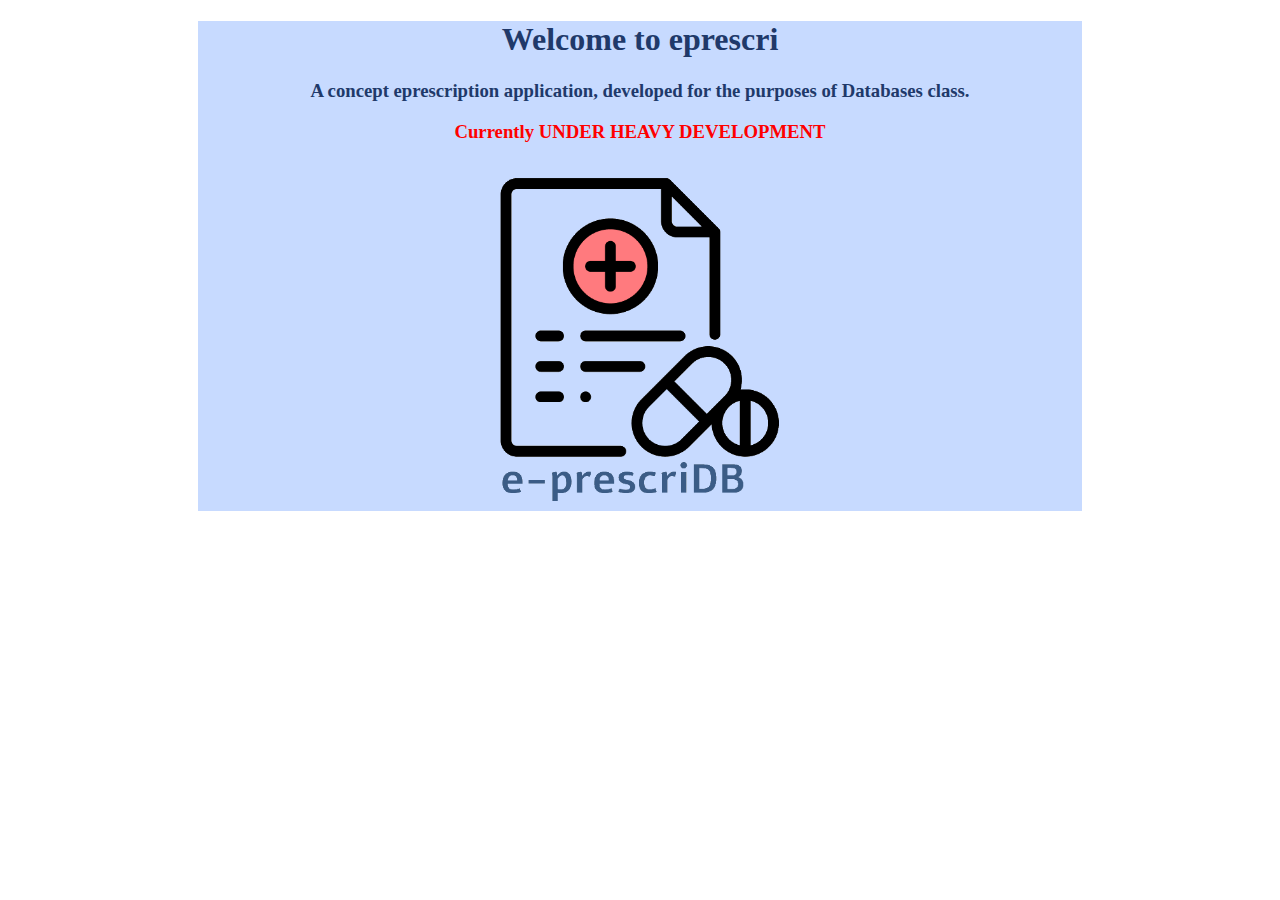
==== index.html @ e7481337 "initial files commit" ====
<!DOCTYPE html PUBLIC "-//W3C//DTD XHTML 1.0 Transitional//EN" "http://www.w3.org/TR/xhtml1/DTD/xhtml1-transitional.dtd">
<html xmlns="http://www.w3.org/1999/xhtml">
<head>

</head>
<body >
  <div style="color:#20396A; text-align:center; background-color: #C7DAFF; margin-right:15%; margin-left:15%; height:auto">
    <h1>Welcome to eprescri </h1>
    <h3>A concept eprescription application, developed for the purposes of Databases class. </h3>
    <h3 style="color:red;">Currently UNDER HEAVY DEVELOPMENT </h3>
    <img src="logo.png" alt="eprescriDB" height="350px">
  <div>
</body>

</html>
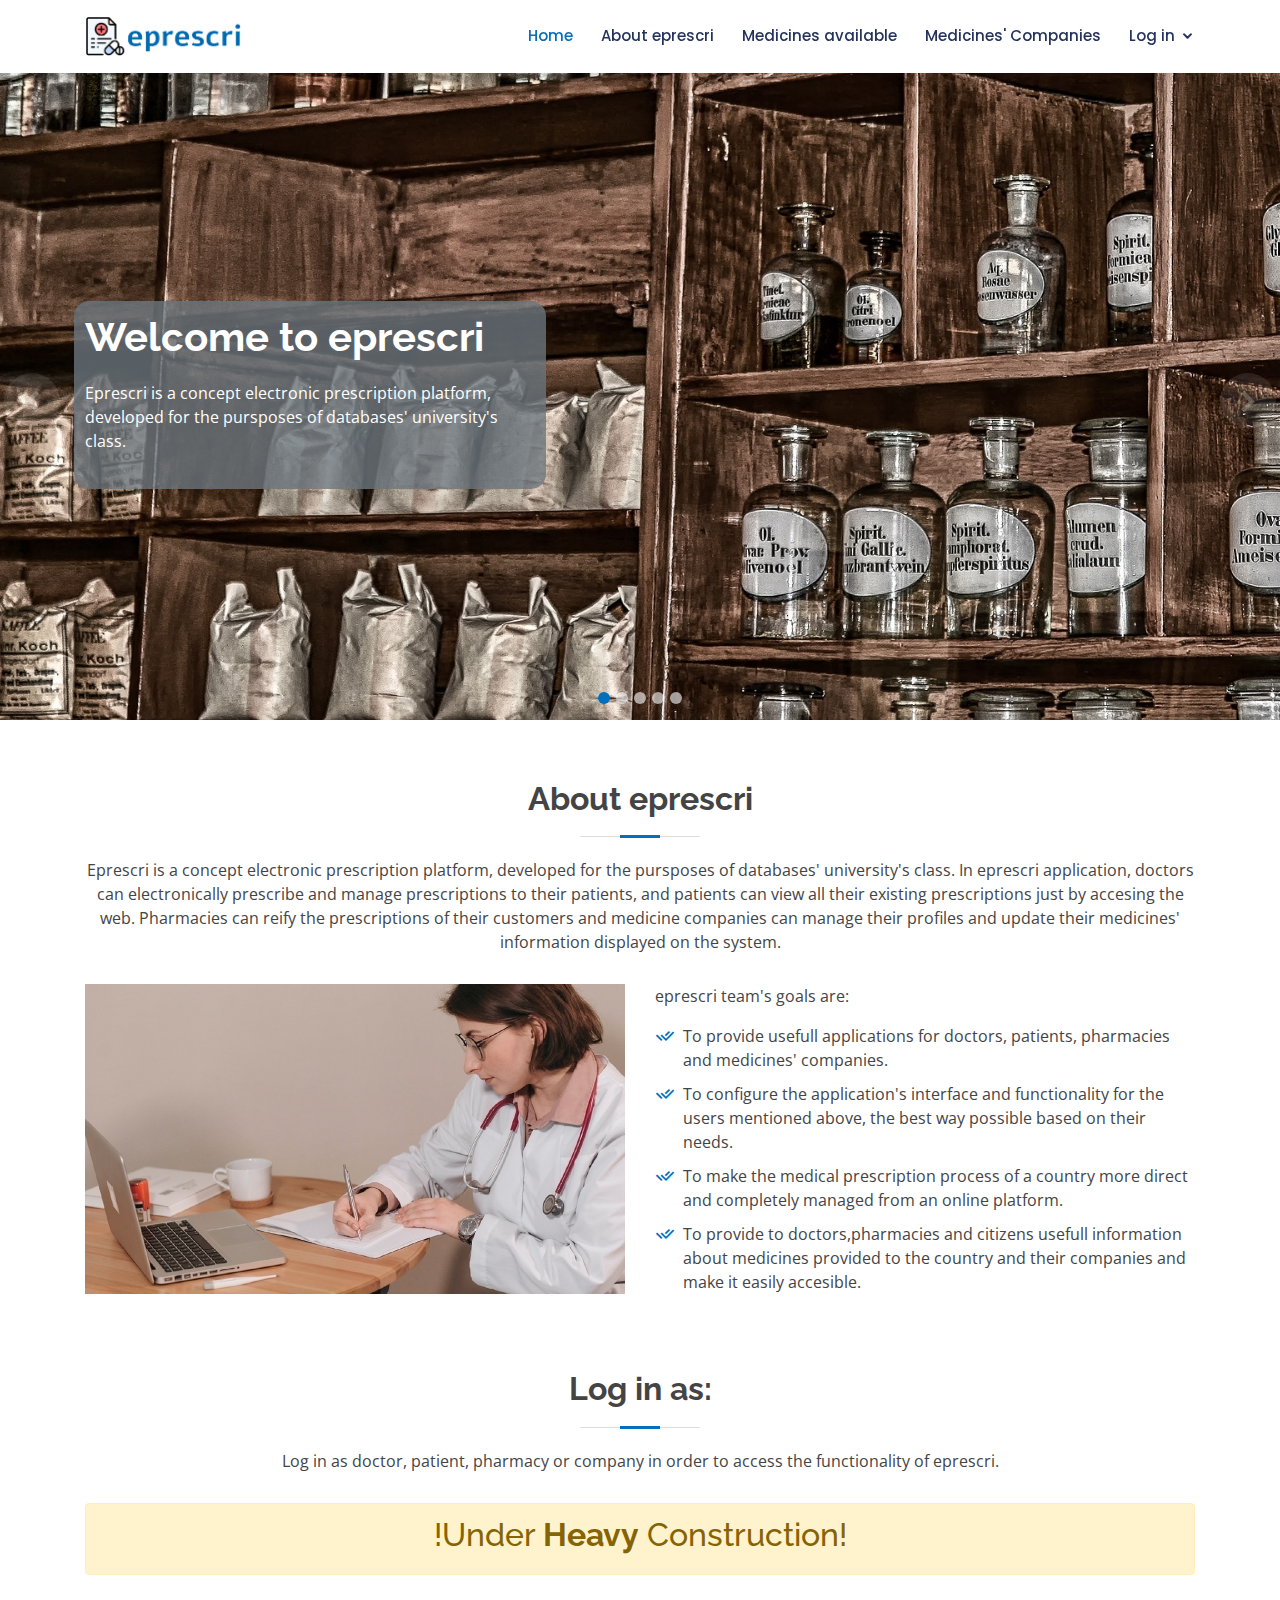
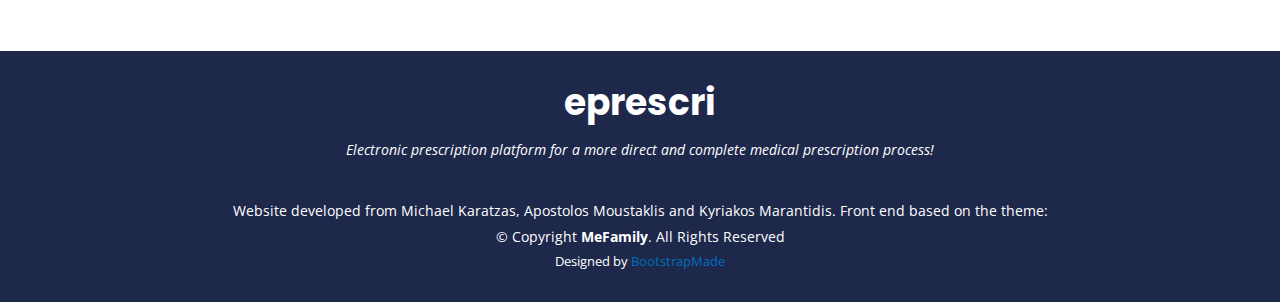
==== commit 845649e4: "Html template update, frontpage ready" ====
--- a/index.html
+++ b/index.html
@@ -1,16 +1,317 @@
-
-<!DOCTYPE html PUBLIC "-//W3C//DTD XHTML 1.0 Transitional//EN" "http://www.w3.org/TR/xhtml1/DTD/xhtml1-transitional.dtd">
-<html xmlns="http://www.w3.org/1999/xhtml">
-<head>
-
-</head>
-<body >
-  <div style="color:#20396A; text-align:center; background-color: #C7DAFF; margin-right:15%; margin-left:15%; height:auto">
-    <h1>Welcome to eprescri </h1>
-    <h3>A concept eprescription application, developed for the purposes of Databases class. </h3>
-    <h3 style="color:red;">Currently UNDER HEAVY DEVELOPMENT </h3>
-    <img src="logo.png" alt="eprescriDB" height="350px">
-  <div>
-</body>
-
-</html>
+<!DOCTYPE html>
+<html lang="en">
+
+<head>
+  <meta charset="utf-8">
+  <meta content="width=device-width, initial-scale=1.0" name="viewport">
+
+  <title>eprescri - elerctronic prescription application platform</title>
+  <meta content="" name="description">
+  <meta content="" name="keywords">
+
+  <!-- Favicons -->
+  <link href="assets/img/favicon.png" rel="icon">
+  <link href="assets/img/apple-touch-icon.png" rel="apple-touch-icon">
+
+  <!-- Google Fonts -->
+  <link href="https://fonts.googleapis.com/css?family=Open+Sans:300,300i,400,400i,600,600i,700,700i|Raleway:300,300i,400,400i,500,500i,600,600i,700,700i|Poppins:300,300i,400,400i,500,500i,600,600i,700,700i" rel="stylesheet">
+
+  <!-- Vendor CSS Files -->
+  <link href="assets/vendor/bootstrap/css/bootstrap.min.css" rel="stylesheet">
+  <link href="assets/vendor/icofont/icofont.min.css" rel="stylesheet">
+  <link href="assets/vendor/boxicons/css/boxicons.min.css" rel="stylesheet">
+  <link href="assets/vendor/animate.css/animate.min.css" rel="stylesheet">
+  <link href="assets/vendor/remixicon/remixicon.css" rel="stylesheet">
+  <link href="assets/vendor/owl.carousel/assets/owl.carousel.min.css" rel="stylesheet">
+  <link href="assets/vendor/venobox/venobox.css" rel="stylesheet">
+
+  <!-- Template Main CSS File -->
+  <link href="assets/css/custom.css" rel="stylesheet">
+  <link href="assets/css/style.css" rel="stylesheet">
+
+
+  <!-- =======================================================
+  * Template Name: MeFamily - v2.2.0
+  * Template URL: https://bootstrapmade.com/family-multipurpose-html-bootstrap-template-free/
+  * Author: BootstrapMade.com
+  * License: https://bootstrapmade.com/license/
+  ======================================================== -->
+</head>
+
+<body>
+
+  <!-- ======= Header ======= -->
+  <header id="header" class="fixed-top">
+    <div class="container d-flex align-items-center">
+
+      <!-- <h1 class="logo mr-auto"><a href="index.html">Me &amp; Family</a></h1> -->
+      <!-- Uncomment below if you prefer to use an image logo -->
+      <a href="index.html" class="logo mr-auto"><img src="assets/img/eprescri-logo.png" alt="" class="img-fluid"></a>
+
+      <nav class="nav-menu d-none d-lg-block">
+        <ul>
+          <li class="active"><a href="index.html">Home</a></li>
+          <li><a href="index.html#about">About eprescri</a></li>
+          <li><a href="#">Medicines available</a></li>
+          <li><a href="#">Medicines' Companies</a></li>
+          <li class="drop-down"><a href="index.html#log-in">Log in</a>
+            <ul>
+              <li><a href="#">Log in as Doctor</a></li>
+              <li><a href="#">Log in as Pharmacy</a></li>
+              <li><a href="#">Log in as Patient</a></li>
+              <li><a href="#">Log in as Company</a></li>
+            </ul>
+          </li>
+          <!-- <li><a href="contact.html">Contact</a></li> -->
+
+        </ul>
+      </nav><!-- .nav-menu -->
+
+    </div>
+  </header><!-- End Header -->
+
+  <!-- ======= Hero Section ======= -->
+  <section id="hero">
+    <div class="hero-container">
+      <div id="heroCarousel" class="carousel slide carousel-fade" data-ride="carousel">
+
+        <ol class="carousel-indicators" id="hero-carousel-indicators"></ol>
+
+        <div class="carousel-inner" role="listbox">
+
+          <!-- Slide 1 -->
+          <div class="carousel-item active" style="background-image: url(assets/img/slide/slide-1.jpg)">
+            <!-- Slide's text area -->
+            <div class="slide-text-container-fix carousel-container ">
+              <div class="carousel-content slide-text">
+                <h2 class="animate__animated animate__fadeInDown slide-h2">Welcome to <span>eprescri</span></h2>
+                <p class="animate__animated animate__fadeInUp">Eprescri is a concept electronic prescription platform,
+                   developed for the pursposes of databases' university's class.</p>
+                <!-- <a href="#about" class="rounded-pill btn-get-started scrollto animate__animated animate__fadeInUp">Read More</a> -->
+              </div>
+            </div>
+          </div>
+
+          <!-- Slide 2 -->
+          <div class="carousel-item" style="background-image: url(assets/img/slide/slide-2.jpg)">
+            <!-- Slide's text area -->
+            <div class="slide-text-container-fix carousel-container ">
+              <div class="carousel-content slide-text">
+                <h2 class="animate__animated animate__fadeInDown slide-h2">Doctor's Application</h2>
+                <p class="animate__animated animate__fadeInUp">You can log in to eprescri platform's doctor's application, where you can manage your patient's prescriptions and view their medical history.</p>
+                <a href="#about" class=" rounded-pill btn-get-started scrollto animate__animated animate__fadeInUp">Log in as Doctor</a>
+              </div>
+            </div>
+          </div>
+
+          <!-- Slide 3 -->
+          <div class="carousel-item" style="background-image: url(assets/img/slide/slide-3.jpg)">
+            <!-- Slide's text area -->
+            <div class="slide-text-container-fix carousel-container">
+              <div class="carousel-content slide-text">
+                <h2 class="animate__animated animate__fadeInDown slide-h2">Pharmacy's Application</h2>
+                <p class="animate__animated animate__fadeInUp">You can log in to eprescri as a pharmacy user to see your patients' prescription and reify them.</p>
+                <a href="#about" class="rounded-pill btn-get-started scrollto animate__animated animate__fadeInUp">Log in as Pharmacy</a>
+              </div>
+            </div>
+          </div>
+
+          <!-- Slide 4 -->
+          <div class="carousel-item" style="background-image: url(assets/img/slide/slide-4.jpg)">
+            <!-- Slide's text area -->
+            <div class="slide-text-container-fix carousel-container">
+              <div class="carousel-content slide-text">
+                <h2 class="animate__animated animate__fadeInDown slide-h2">Patient's Application</h2>
+                <p class="animate__animated animate__fadeInUp">You can log in to eprescri as a patient and see your existing prescriptions.</p>
+                <a href="#about" class="rounded-pill btn-get-started scrollto animate__animated animate__fadeInUp">Log in as Patient</a>
+              </div>
+            </div>
+          </div>
+
+          <!-- Slide 5 -->
+          <div class="carousel-item" style="background-image: url(assets/img/slide/slide-5.jpg)">
+            <!-- Slide's text area -->
+            <div class="slide-text-container-fix carousel-container">
+              <div class="carousel-content slide-text">
+                <h2 class="animate__animated animate__fadeInDown slide-h2">Medinice Company's Application</h2>
+                <p class="animate__animated animate__fadeInUp">You can log in to eprescri as a medicine company and manage your company's profile or manage your company's medicines.</p>
+                <a href="#about" class="rounded-pill btn-get-started scrollto animate__animated animate__fadeInUp">Log in as Company</a>
+              </div>
+            </div>
+          </div>
+
+        </div>
+
+        <a class="carousel-control-prev" href="#heroCarousel" role="button" data-slide="prev">
+          <span class="carousel-control-prev-icon icofont-simple-left" aria-hidden="true"></span>
+          <span class="sr-only">Previous</span>
+        </a>
+
+        <a class="carousel-control-next" href="#heroCarousel" role="button" data-slide="next">
+          <span class="carousel-control-next-icon icofont-simple-right" aria-hidden="true"></span>
+          <span class="sr-only">Next</span>
+        </a>
+
+      </div>
+    </div>
+  </section><!-- End Hero -->
+
+  <main id="main">
+
+    <!-- ======= My & Family Section ======= -->
+    <section id="about" class="about">
+      <div class="container">
+
+        <div class=" section-title ">
+          <h2 class="noncapitalize-h2-title">About eprescri</h2>
+          <p>Eprescri is a concept electronic prescription platform,
+             developed for the pursposes of databases' university's class. In eprescri
+           application, doctors can electronically prescribe and manage prescriptions to their patients, and patients can view all their existing prescriptions just by accesing the web.
+           Pharmacies can reify the prescriptions of their customers and medicine companies can manage their profiles and
+           update their medicines' information displayed on the system. </p>
+        </div>
+
+        <div class="row content">
+          <div class="col-lg-6">
+            <img src="assets/img/about.jpg" class="img-fluid" alt="">
+          </div>
+          <div class="col-lg-6 pt-4 pt-lg-0">
+            <p>
+              eprescri team's goals are:
+            </p>
+            <ul>
+              <li><i class="ri-check-double-line"></i> To provide usefull applications for doctors, patients, pharmacies and medicines' companies.</li>
+              <li><i class="ri-check-double-line"></i> To configure the application's interface and functionality for the users mentioned above, the best way possible
+               based on their needs.</li>
+              <li><i class="ri-check-double-line"></i> To make the medical prescription process of a country
+                 more direct and completely managed from an online platform.</li>
+              <li><i class="ri-check-double-line"></i> To provide to doctors,pharmacies and citizens usefull information about medicines provided to the country and their companies and make it
+                easily accesible. </li>
+            </ul>
+            <!-- <p>
+              Ullamco laboris nisi ut aliquip ex ea commodo consequat. Duis aute irure dolor in reprehenderit in voluptate
+              velit esse cillum dolore eu fugiat nulla pariatur. Excepteur sint occaecat cupidatat non proident, sunt in
+              culpa qui officia deserunt mollit anim id est laborum.
+            </p>
+            <a href="our-story.html" class="btn-learn-more">Learn More</a> -->
+          </div>
+        </div>
+
+      </div>
+    </section><!-- End My & Family Section -->
+
+    <!-- ======= Features Section ======= -->
+    <!-- <section id="features" class="features">
+      <div class="container">
+
+        <div class="row">
+          <div class="col-lg-4 col-md-6 icon-box">
+            <div class="icon"><i class="icofont-computer"></i></div>
+            <h4 class="title"><a href="">Lorem Ipsum</a></h4>
+            <p class="description">Voluptatum deleniti atque corrupti quos dolores et quas molestias excepturi sint occaecati cupiditate non provident</p>
+          </div>
+          <div class="col-lg-4 col-md-6 icon-box">
+            <div class="icon"><i class="icofont-chart-bar-graph"></i></div>
+            <h4 class="title"><a href="">Dolor Sitema</a></h4>
+            <p class="description">Minim veniam, quis nostrud exercitation ullamco laboris nisi ut aliquip ex ea commodo consequat tarad limino ata</p>
+          </div>
+          <div class="col-lg-4 col-md-6 icon-box">
+            <div class="icon"><i class="icofont-earth"></i></div>
+            <h4 class="title"><a href="">Sed ut perspiciatis</a></h4>
+            <p class="description">Duis aute irure dolor in reprehenderit in voluptate velit esse cillum dolore eu fugiat nulla pariatur</p>
+          </div>
+          <div class="col-lg-4 col-md-6 icon-box">
+            <div class="icon"><i class="icofont-image"></i></div>
+            <h4 class="title"><a href="">Magni Dolores</a></h4>
+            <p class="description">Excepteur sint occaecat cupidatat non proident, sunt in culpa qui officia deserunt mollit anim id est laborum</p>
+          </div>
+          <div class="col-lg-4 col-md-6 icon-box">
+            <div class="icon"><i class="icofont-settings"></i></div>
+            <h4 class="title"><a href="">Nemo Enim</a></h4>
+            <p class="description">At vero eos et accusamus et iusto odio dignissimos ducimus qui blanditiis praesentium voluptatum deleniti atque</p>
+          </div>
+          <div class="col-lg-4 col-md-6 icon-box">
+            <div class="icon"><i class="icofont-tasks-alt"></i></div>
+            <h4 class="title"><a href="">Eiusmod Tempor</a></h4>
+            <p class="description">Et harum quidem rerum facilis est et expedita distinctio. Nam libero tempore, cum soluta nobis est eligendi</p>
+          </div>
+        </div>
+
+      </div>
+    </section> -->
+    <!-- End Features Section -->
+
+    <!-- ======= Recent Photos Section ======= -->
+    <section id="log-in" class="recent-photos page-section portfolio">
+      <div class="container">
+
+        <div class="section-title">
+          <h2 class="noncapitalize-h2-title">Log in as:</h2>
+          <p>Log in as doctor, patient, pharmacy or company in order to access the functionality of eprescri.</p>
+        </div>
+        <div class="alert alert-warning" role="alert">
+          <h2 class="text-center"> !Under <strong>Heavy</strong> Construction! </h2>
+        </div>
+        <!-- Portfolio Grid Items-->
+
+        <!-- <div class="owl-carousel recent-photos-carousel">
+          <a href="assets/img/recent-photos/recent-photos-1.jpg" class="venobox" data-gall="recent-photos-carousel"><img src="assets/img/recent-photos/recent-photos-1.jpg" alt=""></a>
+          <a href="assets/img/recent-photos/recent-photos-2.jpg" class="venobox" data-gall="recent-photos-carousel"><img src="assets/img/recent-photos/recent-photos-2.jpg" alt=""></a>
+          <a href="assets/img/recent-photos/recent-photos-3.jpg" class="venobox" data-gall="recent-photos-carousel"><img src="assets/img/recent-photos/recent-photos-3.jpg" alt=""></a>
+          <a href="assets/img/recent-photos/recent-photos-4.jpg" class="venobox" data-gall="recent-photos-carousel"><img src="assets/img/recent-photos/recent-photos-4.jpg" alt=""></a>
+          <a href="assets/img/recent-photos/recent-photos-5.jpg" class="venobox" data-gall="recent-photos-carousel"><img src="assets/img/recent-photos/recent-photos-5.jpg" alt=""></a>
+          <a href="assets/img/recent-photos/recent-photos-6.jpg" class="venobox" data-gall="recent-photos-carousel"><img src="assets/img/recent-photos/recent-photos-6.jpg" alt=""></a>
+          <a href="assets/img/recent-photos/recent-photos-7.jpg" class="venobox" data-gall="recent-photos-carousel"><img src="assets/img/recent-photos/recent-photos-7.jpg" alt=""></a>
+          <a href="assets/img/recent-photos/recent-photos-8.jpg" class="venobox" data-gall="recent-photos-carousel"><img src="assets/img/recent-photos/recent-photos-8.jpg" alt=""></a>
+        </div> -->
+
+      </div>
+    </section><!-- End Recent Photos Section -->
+
+  </main><!-- End #main -->
+
+  <!-- ======= Footer ======= -->
+  <footer id="footer">
+    <div class="container">
+      <h3>eprescri</h3>
+      <p>Electronic prescription platform for a more direct and complete medical prescription process!</p>
+      <!-- <div class="social-links">
+        <a href="#" class="twitter"><i class="bx bxl-twitter"></i></a>
+        <a href="#" class="facebook"><i class="bx bxl-facebook"></i></a>
+        <a href="#" class="instagram"><i class="bx bxl-instagram"></i></a>
+        <a href="#" class="google-plus"><i class="bx bxl-skype"></i></a>
+        <a href="#" class="linkedin"><i class="bx bxl-linkedin"></i></a>
+      </div> -->
+      <div class="copyright">
+        Website developed from Michael Karatzas, Apostolos Moustaklis and Kyriakos Marantidis. Front end based on the theme:
+      </div>
+      <div class="copyright">
+        &copy; Copyright <strong><span>MeFamily</span></strong>. All Rights Reserved
+      </div>
+      <div class="credits">
+        <!-- All the links in the footer should remain intact. -->
+        <!-- You can delete the links only if you purchased the pro version. -->
+        <!-- Licensing information: https://bootstrapmade.com/license/ -->
+        <!-- Purchase the pro version with working PHP/AJAX contact form: https://bootstrapmade.com/family-multipurpose-html-bootstrap-template-free/ -->
+        Designed by <a href="https://bootstrapmade.com/">BootstrapMade</a>
+      </div>
+    </div>
+  </footer><!-- End Footer -->
+
+  <a href="#" class="back-to-top"><i class="icofont-simple-up"></i></a>
+
+  <!-- Vendor JS Files -->
+  <script src="assets/vendor/jquery/jquery.min.js"></script>
+  <script src="assets/vendor/bootstrap/js/bootstrap.bundle.min.js"></script>
+  <script src="assets/vendor/jquery.easing/jquery.easing.min.js"></script>
+  <script src="assets/vendor/php-email-form/validate.js"></script>
+  <script src="assets/vendor/owl.carousel/owl.carousel.min.js"></script>
+  <script src="assets/vendor/venobox/venobox.min.js"></script>
+  <script src="assets/vendor/isotope-layout/isotope.pkgd.min.js"></script>
+
+  <!-- Template Main JS File -->
+  <script src="assets/js/main.js"></script>
+
+</body>
+
+</html>
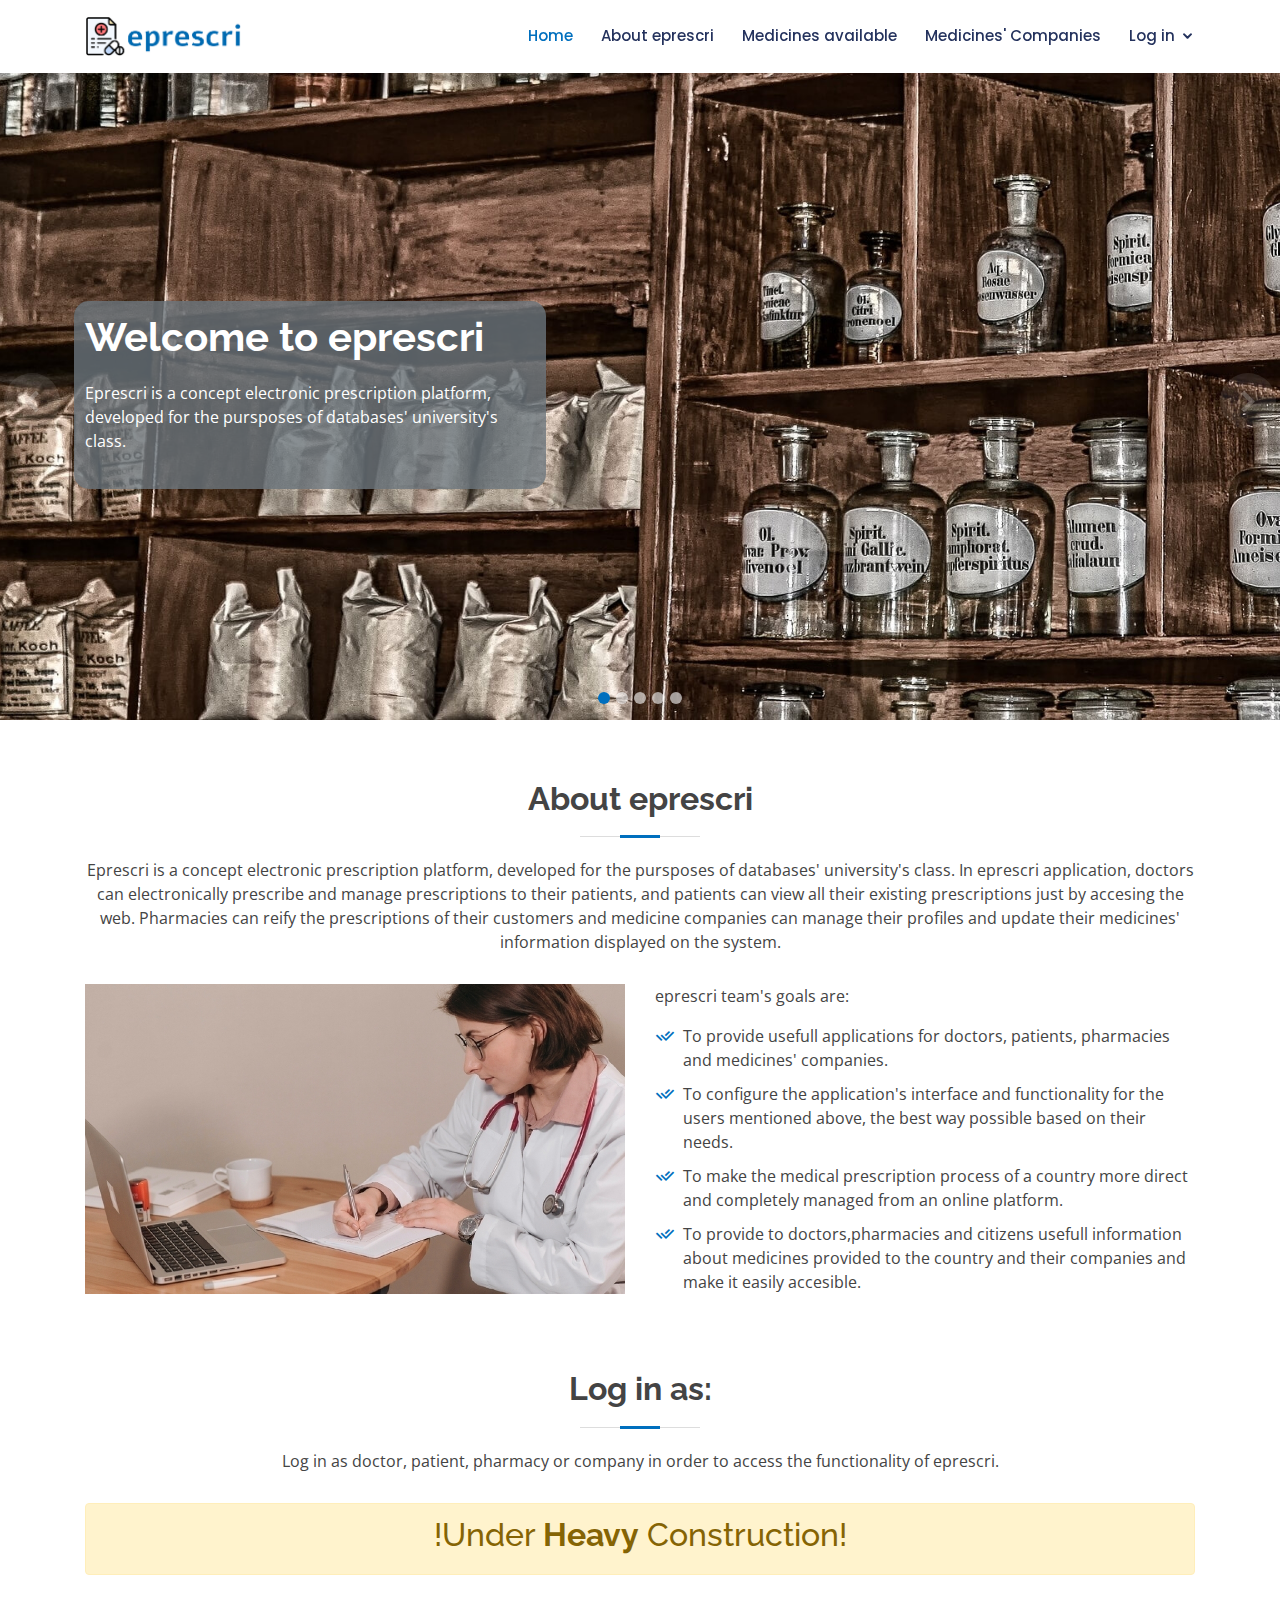
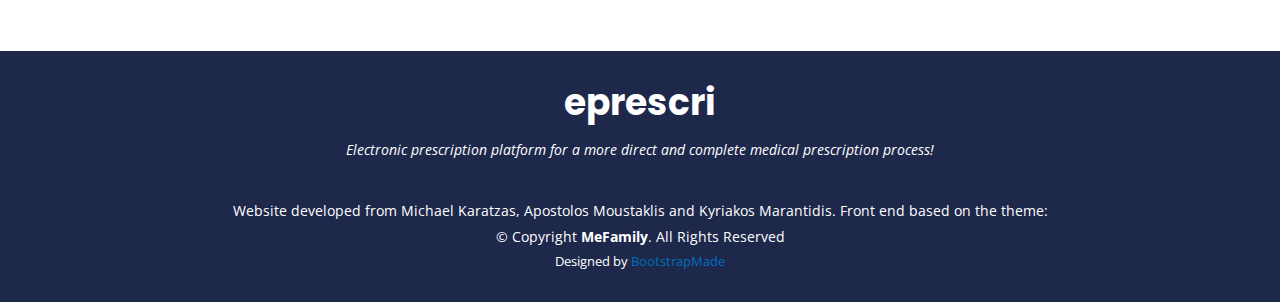
==== commit f6ffc335: "Compressed homepage images." ====
--- a/index.html
+++ b/index.html
@@ -51,10 +51,10 @@
       <nav class="nav-menu d-none d-lg-block">
         <ul>
           <li class="active"><a href="index.html">Home</a></li>
-          <li><a href="index.html#about">About eprescri</a></li>
+          <li><a href="#about">About eprescri</a></li>
           <li><a href="#">Medicines available</a></li>
           <li><a href="#">Medicines' Companies</a></li>
-          <li class="drop-down"><a href="index.html#log-in">Log in</a>
+          <li class="drop-down"><a href="#log-in">Log in</a>
             <ul>
               <li><a href="#">Log in as Doctor</a></li>
               <li><a href="#">Log in as Pharmacy</a></li>
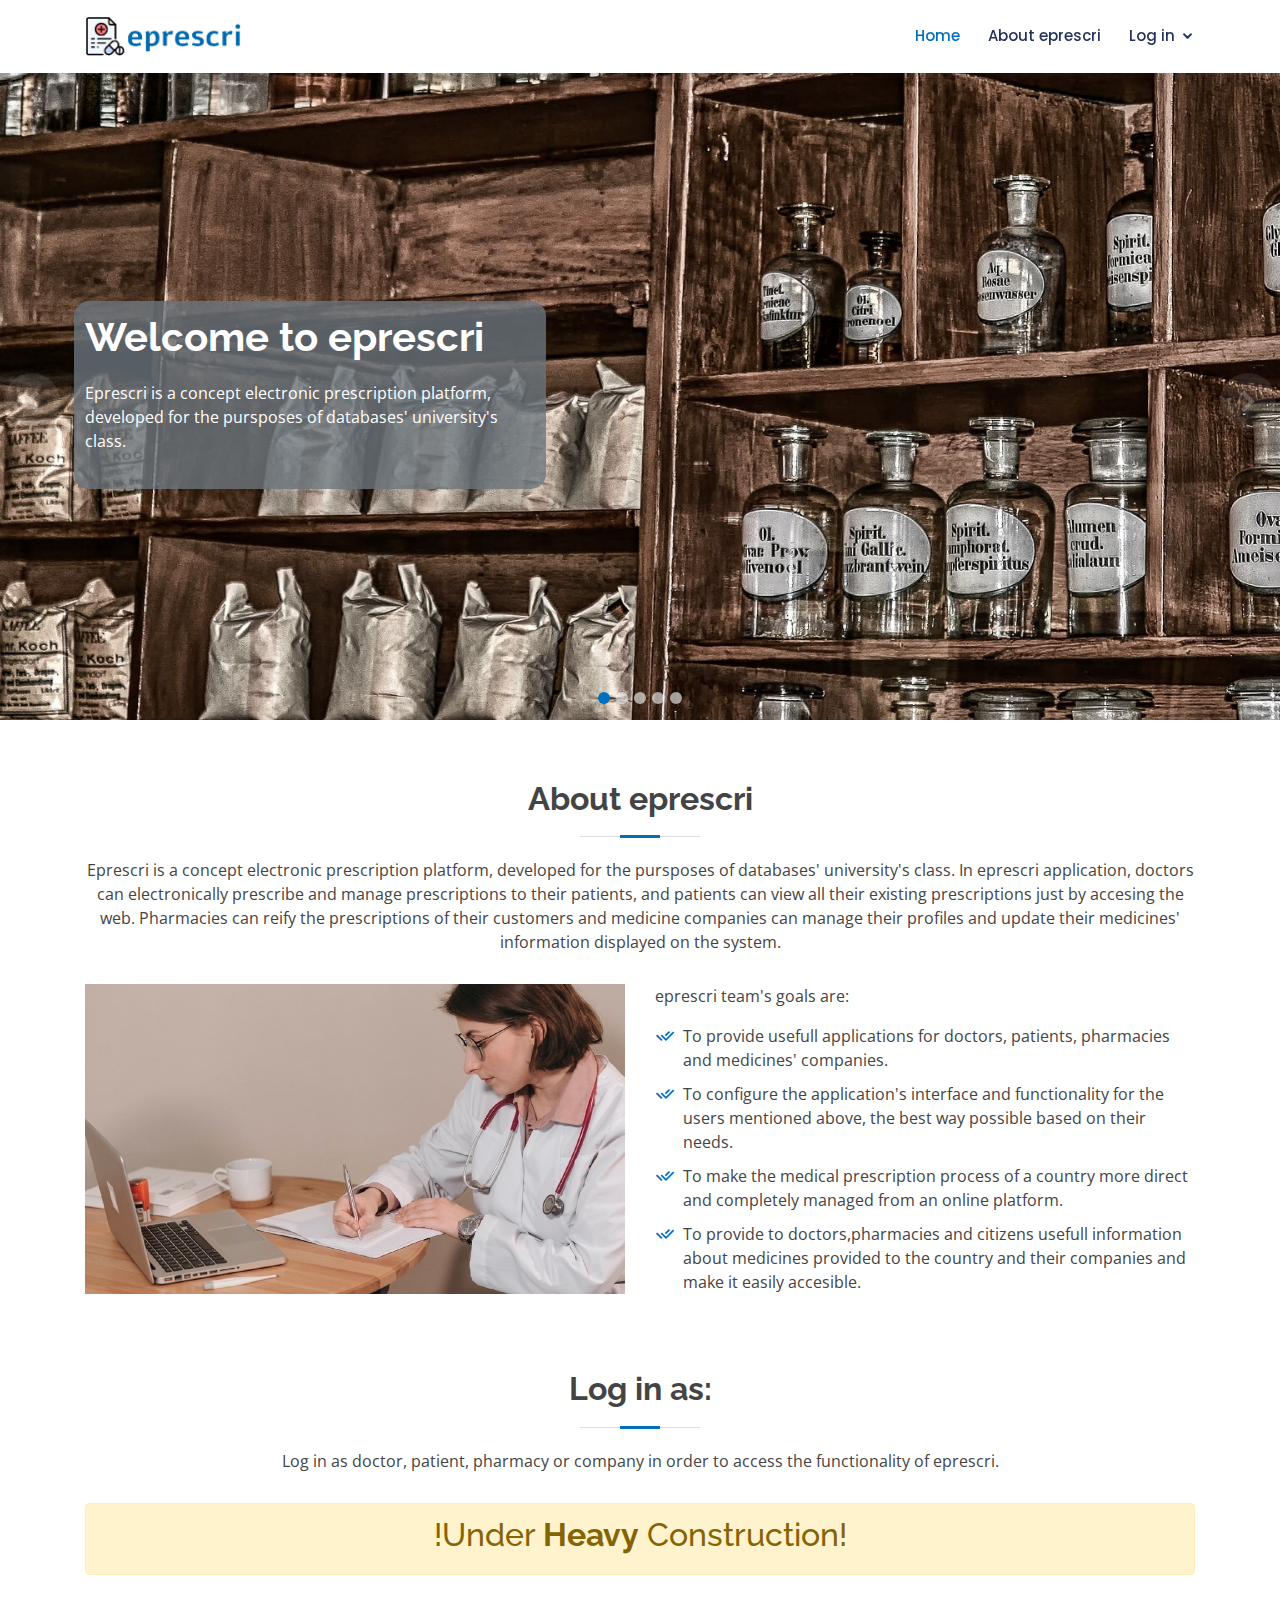
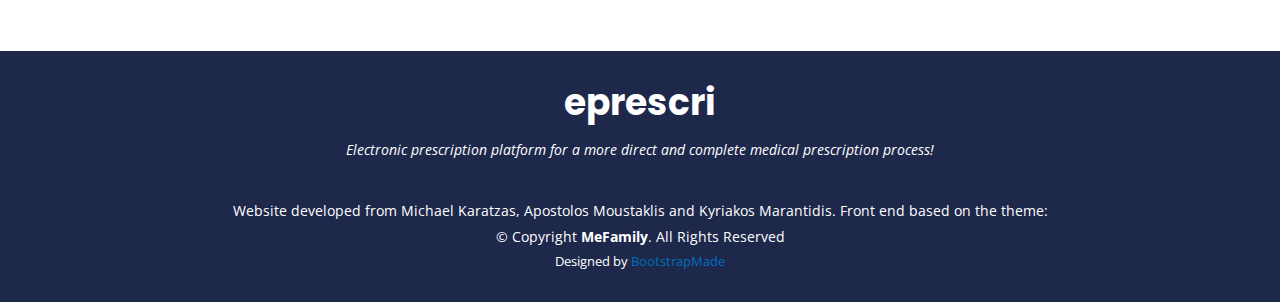
==== commit 3eaae7f1: "Added basic front end of doctor user, added some php scripts for doctor functionality." ====
--- a/index.html
+++ b/index.html
@@ -52,8 +52,8 @@
         <ul>
           <li class="active"><a href="index.html">Home</a></li>
           <li><a href="#about">About eprescri</a></li>
-          <li><a href="#">Medicines available</a></li>
-          <li><a href="#">Medicines' Companies</a></li>
+          <!-- <li><a href="#">Medicines available</a></li>
+          <li><a href="#">Medicines' Companies</a></li> -->
           <li class="drop-down"><a href="#log-in">Log in</a>
             <ul>
               <li><a href="#">Log in as Doctor</a></li>
--- a/assets/css/custom.css
+++ b/assets/css/custom.css
@@ -36,3 +36,22 @@
 section.about{
   padding: 60px 0px 0px 0px;
 }
+
+#doc-area {
+  padding: 20px 0;
+}
+
+
+#doc-area li.list-group-item{
+  padding: 0.55rem 1rem;
+}
+
+#doc-area .col-sm-3{
+  padding-bottom: 5%;
+}
+
+@media (min-width: 576px) {
+  #doc-area .doc-area-main{
+    border-left: 1px solid black
+  }
+}
